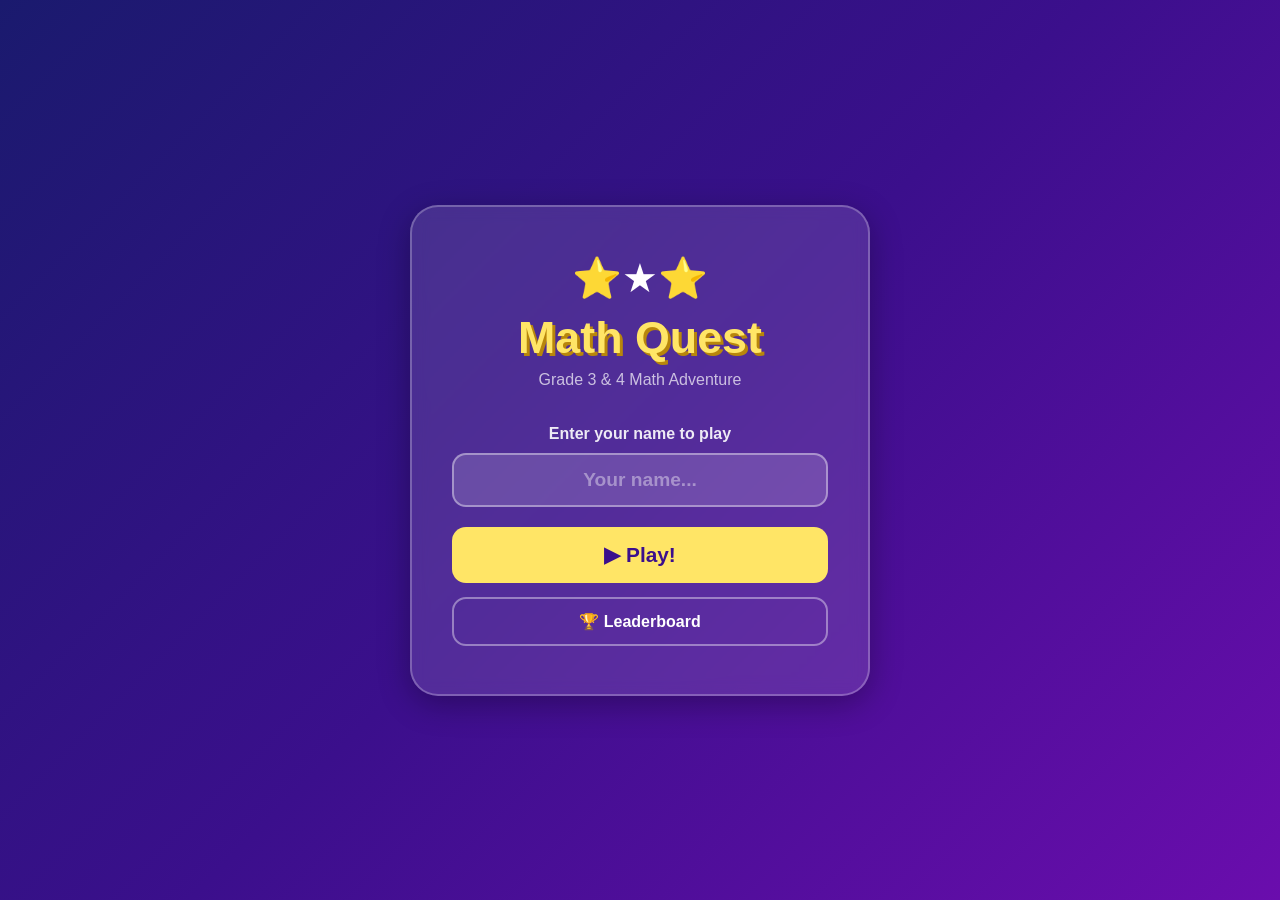
==== index.html @ cab4cd12 "Initial commit: Math Quest game for Grade 3/4 students" ====
﻿<!DOCTYPE html>
<html lang="en">
<head>
  <meta charset="UTF-8" />
  <meta name="viewport" content="width=device-width, initial-scale=1.0" />
  <title>Math Quest</title>
  <style>
    * { box-sizing: border-box; margin: 0; padding: 0; }
    body {
      font-family: "Segoe UI", sans-serif;
      background: linear-gradient(135deg, #1a1a6e, #3b0f8c, #6a0dad);
      min-height: 100vh;
      display: flex;
      flex-direction: column;
      align-items: center;
      justify-content: center;
      padding: 20px;
      color: white;
    }
    .card {
      background: rgba(255,255,255,0.12);
      border: 2px solid rgba(255,255,255,0.25);
      border-radius: 28px;
      padding: 48px 40px;
      width: 100%;
      max-width: 460px;
      text-align: center;
      backdrop-filter: blur(8px);
      box-shadow: 0 8px 32px rgba(0,0,0,0.3);
    }
    .stars { font-size: 2.5rem; margin-bottom: 10px; }
    h1 {
      font-size: 2.8rem;
      font-weight: 900;
      color: #ffe566;
      text-shadow: 3px 3px 0 #b8860b;
      margin-bottom: 8px;
    }
    .subtitle { font-size: 1rem; color: rgba(255,255,255,0.7); margin-bottom: 36px; }
    label { display: block; font-size: 1rem; font-weight: 600; margin-bottom: 10px; color: rgba(255,255,255,0.9); }
    input[type="text"] {
      width: 100%;
      background: rgba(255,255,255,0.15);
      border: 2px solid rgba(255,255,255,0.4);
      border-radius: 14px;
      color: white;
      font-size: 1.2rem;
      font-weight: 700;
      padding: 14px 20px;
      text-align: center;
      outline: none;
      margin-bottom: 20px;
    }
    input[type="text"]::placeholder { color: rgba(255,255,255,0.4); }
    input[type="text"]:focus { border-color: #ffe566; }
    .btn-play {
      width: 100%;
      background: #ffe566;
      border: none;
      border-radius: 14px;
      color: #3b0f8c;
      font-size: 1.3rem;
      font-weight: 900;
      padding: 16px;
      cursor: pointer;
      transition: transform 0.1s, background 0.15s;
      margin-bottom: 14px;
    }
    .btn-play:hover { transform: scale(1.03); background: #ffd700; }
    .btn-board {
      width: 100%;
      background: transparent;
      border: 2px solid rgba(255,255,255,0.4);
      border-radius: 14px;
      color: white;
      font-size: 1rem;
      font-weight: 700;
      padding: 13px;
      cursor: pointer;
      transition: background 0.15s, border-color 0.15s;
    }
    .btn-board:hover { background: rgba(255,255,255,0.12); border-color: white; }
    .error { color: #ff7070; font-size: 0.9rem; margin-top: -12px; margin-bottom: 14px; display: none; }
  </style>
</head>
<body>
  <div class="card">
    <div class="stars">&#11088;&#9733;&#11088;</div>
    <h1>Math Quest</h1>
    <p class="subtitle">Grade 3 &amp; 4 Math Adventure</p>
    <label for="username">Enter your name to play</label>
    <input id="username" type="text" placeholder="Your name..." maxlength="20" autocomplete="off" />
    <p class="error" id="error">Please enter your name first!</p>
    <button class="btn-play" onclick="startGame()">&#9654; Play!</button>
    <button class="btn-board" onclick="goLeaderboard()">&#127942; Leaderboard</button>
  </div>
  <script>
    document.getElementById("username").addEventListener("keydown", function(e) {
      if (e.key === "Enter") startGame();
    });

    function startGame() {
      var name = document.getElementById("username").value.trim();
      if (!name) {
        document.getElementById("error").style.display = "block";
        return;
      }
      localStorage.setItem("mathGameCurrentPlayer", name);
      window.location.href = "game.html";
    }

    function goLeaderboard() {
      window.location.href = "leaderboard.html";
    }
  </script>
</body>
</html>
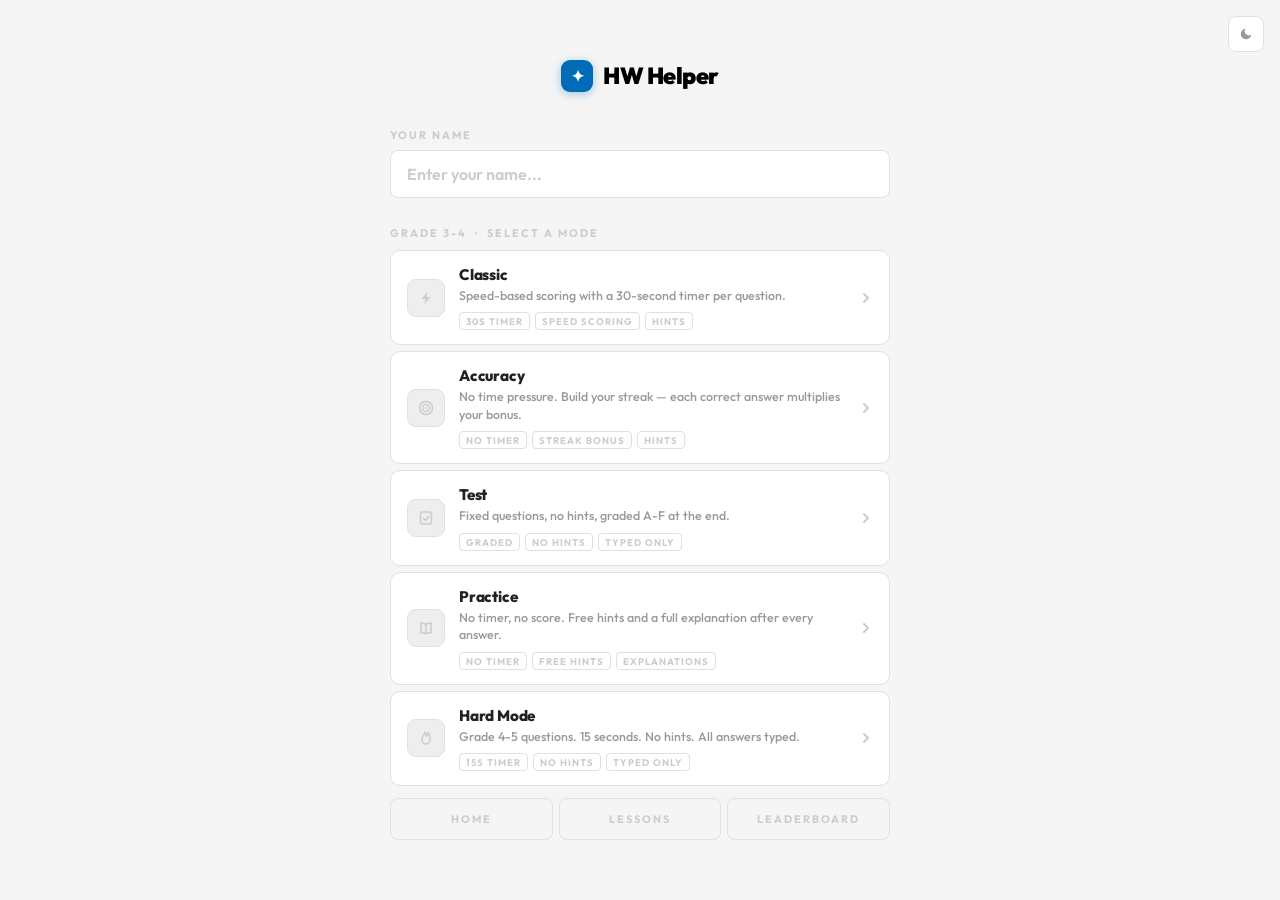
==== commit f43e56af: "Redesign UI, add homepage, and self-host Outfit font - Add home.html: landing page with hero, mode f" ====
--- a/index.html
+++ b/index.html
@@ -1,117 +1,337 @@
-﻿<!DOCTYPE html>
+<!DOCTYPE html>
 <html lang="en">
 <head>
   <meta charset="UTF-8" />
   <meta name="viewport" content="width=device-width, initial-scale=1.0" />
-  <title>Math Quest</title>
+  <title>HW Helper</title>
+  <link rel="manifest" href="manifest.json" />
+  <link rel="stylesheet" href="theme.css" />
+  <script src="theme.js"></script>
   <style>
     * { box-sizing: border-box; margin: 0; padding: 0; }
     body {
-      font-family: "Segoe UI", sans-serif;
-      background: linear-gradient(135deg, #1a1a6e, #3b0f8c, #6a0dad);
+      font-family: 'Outfit', -apple-system, BlinkMacSystemFont, "Segoe UI", sans-serif;
+      background: var(--bg);
       min-height: 100vh;
-      display: flex;
-      flex-direction: column;
-      align-items: center;
-      justify-content: center;
-      padding: 20px;
-      color: white;
-    }
-    .card {
-      background: rgba(255,255,255,0.12);
-      border: 2px solid rgba(255,255,255,0.25);
-      border-radius: 28px;
-      padding: 48px 40px;
-      width: 100%;
-      max-width: 460px;
-      text-align: center;
-      backdrop-filter: blur(8px);
-      box-shadow: 0 8px 32px rgba(0,0,0,0.3);
-    }
-    .stars { font-size: 2.5rem; margin-bottom: 10px; }
-    h1 {
-      font-size: 2.8rem;
-      font-weight: 900;
-      color: #ffe566;
-      text-shadow: 3px 3px 0 #b8860b;
-      margin-bottom: 8px;
-    }
-    .subtitle { font-size: 1rem; color: rgba(255,255,255,0.7); margin-bottom: 36px; }
-    label { display: block; font-size: 1rem; font-weight: 600; margin-bottom: 10px; color: rgba(255,255,255,0.9); }
+      display: flex; flex-direction: column; align-items: center; justify-content: center;
+      padding: 30px 20px; color: var(--text);
+    }
+    .container { width: 100%; max-width: 500px; }
+
+    /* ── Wordmark ── */
+    .wordmark {
+      display: flex; align-items: center; justify-content: center; gap: 10px;
+      margin-bottom: 36px; font-size: 1.45rem; font-weight: 900;
+      letter-spacing: -0.5px; color: var(--text); line-height: 1;
+    }
+    .wordmark-mark {
+      width: 32px; height: 32px; background: var(--blue); border-radius: 9px;
+      display: flex; align-items: center; justify-content: center;
+      color: #fff; font-size: 1rem; flex-shrink: 0; letter-spacing: 0;
+      box-shadow: 0 2px 10px rgba(0, 107, 182, 0.35);
+    }
+
+    /* ── Name input ── */
+    .name-row { margin-bottom: 28px; }
+    label {
+      display: block; font-size: 0.68rem; font-weight: 700;
+      letter-spacing: 2px; text-transform: uppercase; color: var(--text-quaternary); margin-bottom: 8px;
+    }
     input[type="text"] {
-      width: 100%;
-      background: rgba(255,255,255,0.15);
-      border: 2px solid rgba(255,255,255,0.4);
-      border-radius: 14px;
-      color: white;
-      font-size: 1.2rem;
-      font-weight: 700;
-      padding: 14px 20px;
-      text-align: center;
-      outline: none;
-      margin-bottom: 20px;
-    }
-    input[type="text"]::placeholder { color: rgba(255,255,255,0.4); }
-    input[type="text"]:focus { border-color: #ffe566; }
-    .btn-play {
-      width: 100%;
-      background: #ffe566;
-      border: none;
-      border-radius: 14px;
-      color: #3b0f8c;
-      font-size: 1.3rem;
-      font-weight: 900;
-      padding: 16px;
-      cursor: pointer;
-      transition: transform 0.1s, background 0.15s;
-      margin-bottom: 14px;
-    }
-    .btn-play:hover { transform: scale(1.03); background: #ffd700; }
-    .btn-board {
-      width: 100%;
-      background: transparent;
-      border: 2px solid rgba(255,255,255,0.4);
-      border-radius: 14px;
-      color: white;
-      font-size: 1rem;
-      font-weight: 700;
-      padding: 13px;
-      cursor: pointer;
-      transition: background 0.15s, border-color 0.15s;
-    }
-    .btn-board:hover { background: rgba(255,255,255,0.12); border-color: white; }
-    .error { color: #ff7070; font-size: 0.9rem; margin-top: -12px; margin-bottom: 14px; display: none; }
+      width: 100%; background: var(--surface); border: 1px solid var(--border);
+      border-radius: 8px; color: var(--text); font-family: inherit;
+      font-size: 1rem; font-weight: 600; padding: 13px 16px; outline: none;
+      transition: border-color 0.15s, box-shadow 0.15s;
+    }
+    input[type="text"]::placeholder { color: var(--text-quaternary); }
+    input[type="text"]:focus {
+      border-color: var(--accent);
+      box-shadow: 0 0 0 3px var(--accent-muted);
+    }
+    .error { color: var(--text-tertiary); font-size: 0.75rem; margin-top: 8px; display: none; }
+
+    /* ── Section label ── */
+    .section-label {
+      font-size: 0.68rem; font-weight: 700; letter-spacing: 2px;
+      text-transform: uppercase; color: var(--text-quaternary); margin-bottom: 10px;
+    }
+
+    /* ── Mode cards ── */
+    .modes { display: flex; flex-direction: column; gap: 6px; margin-bottom: 12px; }
+    .mode-card {
+      background: var(--surface); border: 1px solid var(--border); border-radius: 10px;
+      padding: 14px 16px; cursor: pointer; display: flex; align-items: center; gap: 14px;
+      transition: border-color 0.12s, background 0.12s, box-shadow 0.12s, transform 0.08s;
+    }
+    .mode-card:hover { border-color: var(--text-quaternary); background: var(--surface-raised); }
+    .mode-card:active { transform: scale(0.99); }
+    .mode-card.active {
+      border-color: var(--accent); background: var(--accent-muted);
+      box-shadow: inset 3px 0 0 var(--accent);
+    }
+
+    /* ── Mode icon ── */
+    .mode-icon {
+      width: 38px; height: 38px; background: var(--surface-raised); border: 1px solid var(--border);
+      border-radius: 9px; display: flex; align-items: center; justify-content: center;
+      color: var(--text-quaternary); flex-shrink: 0;
+      transition: background 0.12s, border-color 0.12s, color 0.12s;
+    }
+    .mode-card:hover .mode-icon { color: var(--text-tertiary); border-color: var(--text-quaternary); }
+    .mode-card.active .mode-icon { background: var(--accent-muted); border-color: var(--accent); color: var(--accent); }
+
+    /* ── Mode info ── */
+    .mode-info { flex: 1; min-width: 0; }
+    .mode-name { font-size: 0.95rem; font-weight: 800; color: var(--text-dim); margin-bottom: 3px; letter-spacing: -0.2px; }
+    .mode-card:hover .mode-name { color: var(--text); }
+    .mode-card.active .mode-name { color: var(--accent); }
+    .mode-desc { font-size: 0.78rem; color: var(--text-tertiary); font-weight: 500; line-height: 1.4; }
+    .mode-tags { display: flex; gap: 5px; flex-wrap: wrap; margin-top: 8px; }
+    .tag {
+      font-size: 0.6rem; font-weight: 700; letter-spacing: 1px;
+      text-transform: uppercase; color: var(--text-quaternary); border: 1px solid var(--border);
+      border-radius: 4px; padding: 2px 6px;
+    }
+
+    /* ── Arrow chevron ── */
+    .arrow { color: var(--text-quaternary); flex-shrink: 0; display: flex; transition: color 0.12s; }
+    .mode-card:hover .arrow { color: var(--text-tertiary); }
+    .mode-card.active .arrow { color: var(--accent); }
+
+    /* ── Card entrance animation ── */
+    .mode-card { animation: cardEnter 0.35s ease both; }
+    .mode-card:nth-child(1) { animation-delay: 0.04s; }
+    .mode-card:nth-child(2) { animation-delay: 0.09s; }
+    .mode-card:nth-child(3) { animation-delay: 0.14s; }
+    .mode-card:nth-child(4) { animation-delay: 0.19s; }
+    .mode-card:nth-child(5) { animation-delay: 0.24s; }
+    @keyframes cardEnter {
+      from { opacity: 0; transform: translateY(8px); }
+      to   { opacity: 1; transform: translateY(0); }
+    }
+    @media (prefers-reduced-motion: reduce) {
+      .mode-card { animation: none; }
+    }
+
+    /* ── Count picker ── */
+    #count-panel { display: none; margin-bottom: 12px; animation: fadeSlide 0.18s ease; }
+    @keyframes fadeSlide {
+      from { opacity: 0; transform: translateY(-6px); }
+      to   { opacity: 1; transform: translateY(0); }
+    }
+    .count-grid { display: grid; grid-template-columns: repeat(4, 1fr); gap: 6px; }
+    .count-grid.three-col { grid-template-columns: repeat(3, 1fr); }
+    .count-btn {
+      background: var(--surface); border: 1px solid var(--border); border-radius: 10px;
+      color: var(--text-dim); font-family: inherit; font-size: 1.05rem; font-weight: 800;
+      padding: 16px 8px; cursor: pointer; text-align: center; letter-spacing: -0.3px;
+      transition: border-color 0.12s, background 0.12s, transform 0.08s, color 0.12s;
+    }
+    .count-btn:hover { border-color: var(--accent); color: var(--text); background: var(--accent-muted); }
+    .count-btn:active { transform: scale(0.97); }
+
+    /* ── Bottom nav ── */
+    .btn-leaderboard {
+      width: 100%; background: transparent; border: 1px solid var(--border);
+      border-radius: 8px; color: var(--text-quaternary); font-family: inherit;
+      font-size: 0.68rem; font-weight: 700; letter-spacing: 2px;
+      text-transform: uppercase; padding: 13px; cursor: pointer;
+      transition: border-color 0.12s, color 0.12s, background 0.12s;
+    }
+    .btn-leaderboard:hover { border-color: var(--blue); color: var(--blue); background: var(--blue-muted); }
   </style>
 </head>
 <body>
-  <div class="card">
-    <div class="stars">&#11088;&#9733;&#11088;</div>
-    <h1>Math Quest</h1>
-    <p class="subtitle">Grade 3 &amp; 4 Math Adventure</p>
-    <label for="username">Enter your name to play</label>
-    <input id="username" type="text" placeholder="Your name..." maxlength="20" autocomplete="off" />
-    <p class="error" id="error">Please enter your name first!</p>
-    <button class="btn-play" onclick="startGame()">&#9654; Play!</button>
-    <button class="btn-board" onclick="goLeaderboard()">&#127942; Leaderboard</button>
+  <div class="container">
+    <div class="wordmark">
+      <div class="wordmark-mark">✦</div>
+      HW Helper
+    </div>
+
+    <div class="name-row">
+      <label for="username">Your name</label>
+      <input id="username" type="text" placeholder="Enter your name..." maxlength="20" autocomplete="off" />
+      <p class="error" id="error">Enter your name first.</p>
+    </div>
+
+    <p class="section-label">Grade 3-4 &nbsp;·&nbsp; Select a mode</p>
+    <div class="modes" id="modes">
+
+      <div class="mode-card" onclick="selectMode('classic', this)">
+        <div class="mode-icon" aria-hidden="true">
+          <svg width="16" height="16" viewBox="0 0 16 16" fill="currentColor">
+            <path d="M9.5 1.5L3.5 9H7.5L6 14.5L12.5 7H8.5L9.5 1.5Z"/>
+          </svg>
+        </div>
+        <div class="mode-info">
+          <div class="mode-name">Classic</div>
+          <div class="mode-desc">Speed-based scoring with a 30-second timer per question.</div>
+          <div class="mode-tags">
+            <span class="tag">30s timer</span>
+            <span class="tag">speed scoring</span>
+            <span class="tag">hints</span>
+          </div>
+        </div>
+        <div class="arrow" aria-hidden="true">
+          <svg width="14" height="14" viewBox="0 0 14 14" fill="none" stroke="currentColor" stroke-width="2" stroke-linecap="round" stroke-linejoin="round">
+            <path d="M5 3L9 7L5 11"/>
+          </svg>
+        </div>
+      </div>
+
+      <div class="mode-card" onclick="selectMode('accuracy', this)">
+        <div class="mode-icon" aria-hidden="true">
+          <svg width="16" height="16" viewBox="0 0 16 16" fill="none" stroke="currentColor" stroke-width="1.5">
+            <circle cx="8" cy="8" r="6.5"/>
+            <circle cx="8" cy="8" r="3.5"/>
+            <circle cx="8" cy="8" r="1" fill="currentColor" stroke="none"/>
+          </svg>
+        </div>
+        <div class="mode-info">
+          <div class="mode-name">Accuracy</div>
+          <div class="mode-desc">No time pressure. Build your streak — each correct answer multiplies your bonus.</div>
+          <div class="mode-tags">
+            <span class="tag">no timer</span>
+            <span class="tag">streak bonus</span>
+            <span class="tag">hints</span>
+          </div>
+        </div>
+        <div class="arrow" aria-hidden="true">
+          <svg width="14" height="14" viewBox="0 0 14 14" fill="none" stroke="currentColor" stroke-width="2" stroke-linecap="round" stroke-linejoin="round">
+            <path d="M5 3L9 7L5 11"/>
+          </svg>
+        </div>
+      </div>
+
+      <div class="mode-card" onclick="selectMode('test', this)">
+        <div class="mode-icon" aria-hidden="true">
+          <svg width="16" height="16" viewBox="0 0 16 16" fill="none" stroke="currentColor" stroke-width="1.5">
+            <rect x="2.5" y="2" width="11" height="12" rx="2"/>
+            <path d="M5.5 8.5L7.5 10.5L11 6.5" stroke-linecap="round" stroke-linejoin="round"/>
+          </svg>
+        </div>
+        <div class="mode-info">
+          <div class="mode-name">Test</div>
+          <div class="mode-desc">Fixed questions, no hints, graded A-F at the end.</div>
+          <div class="mode-tags">
+            <span class="tag">graded</span>
+            <span class="tag">no hints</span>
+            <span class="tag">typed only</span>
+          </div>
+        </div>
+        <div class="arrow" aria-hidden="true">
+          <svg width="14" height="14" viewBox="0 0 14 14" fill="none" stroke="currentColor" stroke-width="2" stroke-linecap="round" stroke-linejoin="round">
+            <path d="M5 3L9 7L5 11"/>
+          </svg>
+        </div>
+      </div>
+
+      <div class="mode-card" onclick="selectMode('practice', this)">
+        <div class="mode-icon" aria-hidden="true">
+          <svg width="16" height="16" viewBox="0 0 16 16" fill="none" stroke="currentColor" stroke-width="1.5">
+            <path d="M8 13.5V4" stroke-linecap="round"/>
+            <path d="M8 4L3 3V12.5L8 13.5" stroke-linecap="round" stroke-linejoin="round"/>
+            <path d="M8 4L13 3V12.5L8 13.5" stroke-linecap="round" stroke-linejoin="round"/>
+          </svg>
+        </div>
+        <div class="mode-info">
+          <div class="mode-name">Practice</div>
+          <div class="mode-desc">No timer, no score. Free hints and a full explanation after every answer.</div>
+          <div class="mode-tags">
+            <span class="tag">no timer</span>
+            <span class="tag">free hints</span>
+            <span class="tag">explanations</span>
+          </div>
+        </div>
+        <div class="arrow" aria-hidden="true">
+          <svg width="14" height="14" viewBox="0 0 14 14" fill="none" stroke="currentColor" stroke-width="2" stroke-linecap="round" stroke-linejoin="round">
+            <path d="M5 3L9 7L5 11"/>
+          </svg>
+        </div>
+      </div>
+
+      <div class="mode-card" onclick="selectMode('hard', this)">
+        <div class="mode-icon" aria-hidden="true">
+          <svg width="16" height="16" viewBox="0 0 16 16" fill="none" stroke="currentColor" stroke-width="1.5">
+            <path d="M8 14C5.5 14 4 11.5 4 9C4 6.5 7 4 7 2C7.5 3.5 8.5 5 8.5 6.5C9 5 10 3.5 10 2.5C12 4.5 12 7 12 9C12 11.5 10.5 14 8 14Z" stroke-linecap="round" stroke-linejoin="round"/>
+          </svg>
+        </div>
+        <div class="mode-info">
+          <div class="mode-name">Hard Mode</div>
+          <div class="mode-desc">Grade 4-5 questions. 15 seconds. No hints. All answers typed.</div>
+          <div class="mode-tags">
+            <span class="tag">15s timer</span>
+            <span class="tag">no hints</span>
+            <span class="tag">typed only</span>
+          </div>
+        </div>
+        <div class="arrow" aria-hidden="true">
+          <svg width="14" height="14" viewBox="0 0 14 14" fill="none" stroke="currentColor" stroke-width="2" stroke-linecap="round" stroke-linejoin="round">
+            <path d="M5 3L9 7L5 11"/>
+          </svg>
+        </div>
+      </div>
+
+    </div>
+
+    <div id="count-panel">
+      <p class="section-label">How many questions?</p>
+      <div class="count-grid" id="count-grid">
+        <button class="count-btn" onclick="start(10)">10</button>
+        <button class="count-btn" onclick="start(20)">20</button>
+        <button class="count-btn" onclick="start(30)">30</button>
+        <button class="count-btn" id="unlimited-btn" onclick="start(0)">&#x221e;</button>
+      </div>
+    </div>
+
+    <div style="display:flex; gap:6px; margin-top:0">
+      <button class="btn-leaderboard" style="flex:1" onclick="location.href='home.html'">Home</button>
+      <button class="btn-leaderboard" style="flex:1" onclick="location.href='lessons.html'">Lessons</button>
+      <button class="btn-leaderboard" style="flex:1" onclick="location.href='leaderboard.html'">Leaderboard</button>
+    </div>
   </div>
+
   <script>
-    document.getElementById("username").addEventListener("keydown", function(e) {
-      if (e.key === "Enter") startGame();
-    });
-
-    function startGame() {
+    var selectedMode = null;
+
+    function selectMode(mode, card) {
       var name = document.getElementById("username").value.trim();
       if (!name) {
         document.getElementById("error").style.display = "block";
+        document.getElementById("username").focus();
         return;
       }
-      localStorage.setItem("mathGameCurrentPlayer", name);
+      document.getElementById("error").style.display = "none";
+      selectedMode = mode;
+
+      document.querySelectorAll(".mode-card").forEach(function(c) { c.classList.remove("active"); });
+      card.classList.add("active");
+
+      var unlimitedBtn = document.getElementById("unlimited-btn");
+      var grid = document.getElementById("count-grid");
+      if (mode === "test") {
+        unlimitedBtn.style.display = "none";
+        grid.className = "count-grid three-col";
+      } else {
+        unlimitedBtn.style.display = "";
+        grid.className = "count-grid";
+      }
+
+      var panel = document.getElementById("count-panel");
+      panel.style.display = "block";
+      panel.scrollIntoView({ behavior: "smooth", block: "nearest" });
+    }
+
+    function start(count) {
+      localStorage.setItem("mathGameCurrentPlayer", document.getElementById("username").value.trim());
+      localStorage.setItem("mathGameMode", selectedMode);
+      localStorage.setItem("mathGameQuestionCount", count);
       window.location.href = "game.html";
     }
 
-    function goLeaderboard() {
-      window.location.href = "leaderboard.html";
-    }
+    document.getElementById("username").addEventListener("keydown", function(e) {
+      if (e.key === "Enter") document.querySelector(".mode-card").click();
+    });
   </script>
 </body>
 </html>
--- a/theme.css
+++ b/theme.css
@@ -0,0 +1,86 @@
+/* ── Self-hosted Outfit font (cached by service worker) ─────────────────── */
+@font-face {
+  font-family: 'Outfit';
+  font-style: normal;
+  font-weight: 400 900;
+  font-display: swap;
+  src: url('./fonts/outfit-latin-ext.woff2') format('woff2');
+  unicode-range: U+0100-02BA, U+02BD-02C5, U+02C7-02CC, U+02CE-02D7, U+02DD-02FF, U+0304, U+0308, U+0329, U+1D00-1DBF, U+1E00-1E9F, U+1EF2-1EFF, U+2020, U+20A0-20AB, U+20AD-20C0, U+2113, U+2C60-2C7F, U+A720-A7FF;
+}
+@font-face {
+  font-family: 'Outfit';
+  font-style: normal;
+  font-weight: 400 900;
+  font-display: swap;
+  src: url('./fonts/outfit-latin.woff2') format('woff2');
+  unicode-range: U+0000-00FF, U+0131, U+0152-0153, U+02BB-02BC, U+02C6, U+02DA, U+02DC, U+0304, U+0308, U+0329, U+2000-206F, U+20AC, U+2122, U+2191, U+2193, U+2212, U+2215, U+FEFF, U+FFFD;
+}
+
+/* ── CSS variables — dark is default ───────────────────────────────────── */
+:root {
+  --bg:              #0a0a0a;
+  --surface:         #111111;
+  --surface-raised:  #161616;
+  --border:          #1e1e1e;
+  --text:            #ffffff;
+  --text-dim:        #cccccc;
+  --text-secondary:  #888888;
+  --text-tertiary:   #444444;
+  --text-quaternary: #2a2a2a;
+  --accent:          #F58426;
+  --accent-text:     #000000;
+  --accent-hover:    #E07020;
+  --accent-muted:    rgba(245, 132, 38, 0.10);
+  --blue:            #006BB6;
+  --blue-muted:      rgba(0, 107, 182, 0.12);
+}
+
+[data-theme="light"] {
+  --bg:              #f5f5f5;
+  --surface:         #ffffff;
+  --surface-raised:  #eeeeee;
+  --border:          #e0e0e0;
+  --text:            #000000;
+  --text-dim:        #222222;
+  --text-secondary:  #555555;
+  --text-tertiary:   #999999;
+  --text-quaternary: #cccccc;
+  --accent:          #B84D10;
+  --accent-text:     #ffffff;
+  --accent-hover:    #9A3D08;
+  --accent-muted:    rgba(184, 77, 16, 0.08);
+  --blue:            #006BB6;
+  --blue-muted:      rgba(0, 107, 182, 0.10);
+}
+
+/* ── Force form elements to inherit the page font ───────────────────────── */
+button, input, textarea, select { font-family: inherit; }
+
+/* ── Smooth theme transitions ───────────────────────────────────────────── */
+*, *::before, *::after {
+  transition: background-color 0.2s ease, color 0.2s ease, border-color 0.2s ease;
+}
+
+/* ── Theme toggle button (fixed, injected by theme.js) ──────────────────── */
+#theme-toggle {
+  position: fixed;
+  top: 16px;
+  right: 16px;
+  background: var(--surface);
+  border: 1px solid var(--border);
+  border-radius: 8px;
+  color: var(--text-tertiary);
+  width: 36px;
+  height: 36px;
+  cursor: pointer;
+  z-index: 100;
+  display: flex;
+  align-items: center;
+  justify-content: center;
+  padding: 0;
+  flex-shrink: 0;
+}
+#theme-toggle:hover {
+  border-color: var(--text-secondary);
+  color: var(--text);
+}
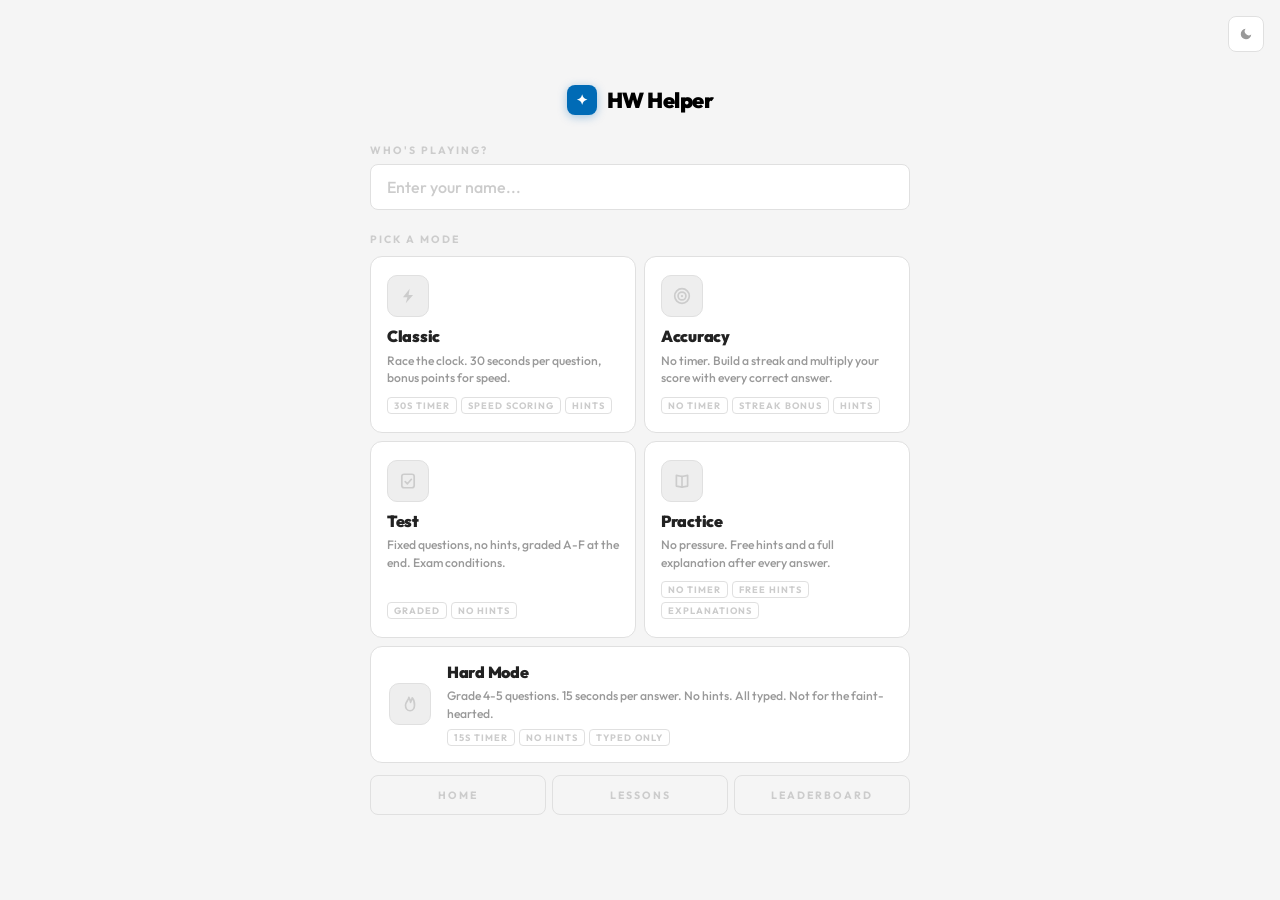
==== commit 9c224a44: "Redesign index.html as game menu screen 2-column tile grid for mode cards, Hard Mode spans full widt" ====
--- a/index.html
+++ b/index.html
@@ -11,107 +11,124 @@
     * { box-sizing: border-box; margin: 0; padding: 0; }
     body {
       font-family: 'Outfit', -apple-system, BlinkMacSystemFont, "Segoe UI", sans-serif;
-      background: var(--bg);
-      min-height: 100vh;
+      background: var(--bg); min-height: 100vh;
       display: flex; flex-direction: column; align-items: center; justify-content: center;
-      padding: 30px 20px; color: var(--text);
-    }
-    .container { width: 100%; max-width: 500px; }
+      padding: 28px 20px; color: var(--text);
+    }
+    .container { width: 100%; max-width: 540px; }
 
     /* ── Wordmark ── */
     .wordmark {
       display: flex; align-items: center; justify-content: center; gap: 10px;
-      margin-bottom: 36px; font-size: 1.45rem; font-weight: 900;
+      margin-bottom: 28px; font-size: 1.35rem; font-weight: 900;
       letter-spacing: -0.5px; color: var(--text); line-height: 1;
     }
     .wordmark-mark {
-      width: 32px; height: 32px; background: var(--blue); border-radius: 9px;
+      width: 30px; height: 30px; background: var(--blue); border-radius: 8px;
       display: flex; align-items: center; justify-content: center;
-      color: #fff; font-size: 1rem; flex-shrink: 0; letter-spacing: 0;
+      color: #fff; font-size: 0.9rem; flex-shrink: 0; letter-spacing: 0;
       box-shadow: 0 2px 10px rgba(0, 107, 182, 0.35);
     }
 
-    /* ── Name input ── */
-    .name-row { margin-bottom: 28px; }
-    label {
-      display: block; font-size: 0.68rem; font-weight: 700;
-      letter-spacing: 2px; text-transform: uppercase; color: var(--text-quaternary); margin-bottom: 8px;
-    }
+    /* ── Player row ── */
+    .player-row { margin-bottom: 22px; }
+    .player-label {
+      font-size: 0.66rem; font-weight: 700; letter-spacing: 2px;
+      text-transform: uppercase; color: var(--text-quaternary); margin-bottom: 7px;
+      display: block;
+    }
+    .player-input-wrap { position: relative; }
     input[type="text"] {
       width: 100%; background: var(--surface); border: 1px solid var(--border);
       border-radius: 8px; color: var(--text); font-family: inherit;
-      font-size: 1rem; font-weight: 600; padding: 13px 16px; outline: none;
+      font-size: 1rem; font-weight: 700; padding: 12px 16px; outline: none;
       transition: border-color 0.15s, box-shadow 0.15s;
     }
-    input[type="text"]::placeholder { color: var(--text-quaternary); }
-    input[type="text"]:focus {
-      border-color: var(--accent);
-      box-shadow: 0 0 0 3px var(--accent-muted);
-    }
-    .error { color: var(--text-tertiary); font-size: 0.75rem; margin-top: 8px; display: none; }
+    input[type="text"]::placeholder { color: var(--text-quaternary); font-weight: 500; }
+    input[type="text"]:focus { border-color: var(--accent); box-shadow: 0 0 0 3px var(--accent-muted); }
+    .error { color: var(--text-tertiary); font-size: 0.75rem; margin-top: 6px; display: none; }
 
     /* ── Section label ── */
     .section-label {
-      font-size: 0.68rem; font-weight: 700; letter-spacing: 2px;
+      font-size: 0.66rem; font-weight: 700; letter-spacing: 2px;
       text-transform: uppercase; color: var(--text-quaternary); margin-bottom: 10px;
     }
 
-    /* ── Mode cards ── */
-    .modes { display: flex; flex-direction: column; gap: 6px; margin-bottom: 12px; }
+    /* ── Mode grid ── */
+    .modes {
+      display: grid;
+      grid-template-columns: 1fr 1fr;
+      gap: 8px;
+      margin-bottom: 12px;
+    }
+
+    /* Tile base */
     .mode-card {
-      background: var(--surface); border: 1px solid var(--border); border-radius: 10px;
-      padding: 14px 16px; cursor: pointer; display: flex; align-items: center; gap: 14px;
+      background: var(--surface); border: 1px solid var(--border); border-radius: 12px;
+      padding: 18px 16px; cursor: pointer;
+      display: flex; flex-direction: column; gap: 10px;
+      min-height: 148px;
+      animation: cardEnter 0.35s ease both;
       transition: border-color 0.12s, background 0.12s, box-shadow 0.12s, transform 0.08s;
     }
     .mode-card:hover { border-color: var(--text-quaternary); background: var(--surface-raised); }
-    .mode-card:active { transform: scale(0.99); }
+    .mode-card:active { transform: scale(0.98); }
     .mode-card.active {
       border-color: var(--accent); background: var(--accent-muted);
       box-shadow: inset 3px 0 0 var(--accent);
     }
 
-    /* ── Mode icon ── */
-    .mode-icon {
-      width: 38px; height: 38px; background: var(--surface-raised); border: 1px solid var(--border);
-      border-radius: 9px; display: flex; align-items: center; justify-content: center;
-      color: var(--text-quaternary); flex-shrink: 0;
-      transition: background 0.12s, border-color 0.12s, color 0.12s;
-    }
-    .mode-card:hover .mode-icon { color: var(--text-tertiary); border-color: var(--text-quaternary); }
-    .mode-card.active .mode-icon { background: var(--accent-muted); border-color: var(--accent); color: var(--accent); }
-
-    /* ── Mode info ── */
-    .mode-info { flex: 1; min-width: 0; }
-    .mode-name { font-size: 0.95rem; font-weight: 800; color: var(--text-dim); margin-bottom: 3px; letter-spacing: -0.2px; }
-    .mode-card:hover .mode-name { color: var(--text); }
-    .mode-card.active .mode-name { color: var(--accent); }
-    .mode-desc { font-size: 0.78rem; color: var(--text-tertiary); font-weight: 500; line-height: 1.4; }
-    .mode-tags { display: flex; gap: 5px; flex-wrap: wrap; margin-top: 8px; }
-    .tag {
-      font-size: 0.6rem; font-weight: 700; letter-spacing: 1px;
-      text-transform: uppercase; color: var(--text-quaternary); border: 1px solid var(--border);
-      border-radius: 4px; padding: 2px 6px;
-    }
-
-    /* ── Arrow chevron ── */
-    .arrow { color: var(--text-quaternary); flex-shrink: 0; display: flex; transition: color 0.12s; }
-    .mode-card:hover .arrow { color: var(--text-tertiary); }
-    .mode-card.active .arrow { color: var(--accent); }
-
-    /* ── Card entrance animation ── */
-    .mode-card { animation: cardEnter 0.35s ease both; }
+    /* Hard Mode: full-width banner, horizontal layout */
+    .mode-card:nth-child(5) {
+      grid-column: span 2;
+      flex-direction: row;
+      align-items: center;
+      min-height: auto;
+      padding: 16px 18px;
+      gap: 16px;
+    }
+
+    /* Animation delays */
     .mode-card:nth-child(1) { animation-delay: 0.04s; }
-    .mode-card:nth-child(2) { animation-delay: 0.09s; }
-    .mode-card:nth-child(3) { animation-delay: 0.14s; }
-    .mode-card:nth-child(4) { animation-delay: 0.19s; }
-    .mode-card:nth-child(5) { animation-delay: 0.24s; }
+    .mode-card:nth-child(2) { animation-delay: 0.08s; }
+    .mode-card:nth-child(3) { animation-delay: 0.13s; }
+    .mode-card:nth-child(4) { animation-delay: 0.18s; }
+    .mode-card:nth-child(5) { animation-delay: 0.23s; }
     @keyframes cardEnter {
       from { opacity: 0; transform: translateY(8px); }
       to   { opacity: 1; transform: translateY(0); }
     }
-    @media (prefers-reduced-motion: reduce) {
-      .mode-card { animation: none; }
-    }
+    @media (prefers-reduced-motion: reduce) { .mode-card { animation: none; } }
+
+    /* ── Mode icon ── */
+    .mode-icon {
+      width: 42px; height: 42px; flex-shrink: 0;
+      background: var(--surface-raised); border: 1px solid var(--border);
+      border-radius: 10px; display: flex; align-items: center; justify-content: center;
+      color: var(--text-quaternary);
+      transition: background 0.12s, border-color 0.12s, color 0.12s;
+    }
+    .mode-card:hover .mode-icon { color: var(--text-tertiary); border-color: var(--text-quaternary); }
+    .mode-card.active .mode-icon { background: var(--accent-muted); border-color: var(--accent); color: var(--accent); }
+
+    /* ── Mode info ── */
+    .mode-info { flex: 1; display: flex; flex-direction: column; min-width: 0; }
+    .mode-name {
+      font-size: 1rem; font-weight: 900; color: var(--text-dim);
+      letter-spacing: -0.3px; line-height: 1.2; margin-bottom: 5px;
+    }
+    .mode-card:hover .mode-name { color: var(--text); }
+    .mode-card.active .mode-name { color: var(--accent); }
+    .mode-desc { font-size: 0.76rem; color: var(--text-tertiary); font-weight: 500; line-height: 1.45; flex: 1; }
+    .mode-tags { display: flex; gap: 4px; flex-wrap: wrap; padding-top: 10px; margin-top: auto; }
+    .tag {
+      font-size: 0.58rem; font-weight: 700; letter-spacing: 1px;
+      text-transform: uppercase; color: var(--text-quaternary);
+      border: 1px solid var(--border); border-radius: 4px; padding: 2px 6px;
+    }
+
+    /* Hard Mode: tags inline beside name */
+    .mode-card:nth-child(5) .mode-tags { padding-top: 0; margin-top: 6px; }
 
     /* ── Count picker ── */
     #count-panel { display: none; margin-bottom: 12px; animation: fadeSlide 0.18s ease; }
@@ -123,7 +140,7 @@
     .count-grid.three-col { grid-template-columns: repeat(3, 1fr); }
     .count-btn {
       background: var(--surface); border: 1px solid var(--border); border-radius: 10px;
-      color: var(--text-dim); font-family: inherit; font-size: 1.05rem; font-weight: 800;
+      color: var(--text-dim); font-family: inherit; font-size: 1.1rem; font-weight: 800;
       padding: 16px 8px; cursor: pointer; text-align: center; letter-spacing: -0.3px;
       transition: border-color 0.12s, background 0.12s, transform 0.08s, color 0.12s;
     }
@@ -131,57 +148,57 @@
     .count-btn:active { transform: scale(0.97); }
 
     /* ── Bottom nav ── */
-    .btn-leaderboard {
-      width: 100%; background: transparent; border: 1px solid var(--border);
+    .nav-row { display: flex; gap: 6px; }
+    .btn-nav {
+      flex: 1; background: transparent; border: 1px solid var(--border);
       border-radius: 8px; color: var(--text-quaternary); font-family: inherit;
-      font-size: 0.68rem; font-weight: 700; letter-spacing: 2px;
-      text-transform: uppercase; padding: 13px; cursor: pointer;
+      font-size: 0.66rem; font-weight: 700; letter-spacing: 2px;
+      text-transform: uppercase; padding: 12px 8px; cursor: pointer;
       transition: border-color 0.12s, color 0.12s, background 0.12s;
     }
-    .btn-leaderboard:hover { border-color: var(--blue); color: var(--blue); background: var(--blue-muted); }
+    .btn-nav:hover { border-color: var(--blue); color: var(--blue); background: var(--blue-muted); }
   </style>
 </head>
 <body>
   <div class="container">
+
     <div class="wordmark">
       <div class="wordmark-mark">✦</div>
       HW Helper
     </div>
 
-    <div class="name-row">
-      <label for="username">Your name</label>
+    <div class="player-row">
+      <label class="player-label" for="username">Who's playing?</label>
       <input id="username" type="text" placeholder="Enter your name..." maxlength="20" autocomplete="off" />
       <p class="error" id="error">Enter your name first.</p>
     </div>
 
-    <p class="section-label">Grade 3-4 &nbsp;·&nbsp; Select a mode</p>
+    <p class="section-label">Pick a mode</p>
+
     <div class="modes" id="modes">
 
+      <!-- Classic -->
       <div class="mode-card" onclick="selectMode('classic', this)">
         <div class="mode-icon" aria-hidden="true">
-          <svg width="16" height="16" viewBox="0 0 16 16" fill="currentColor">
+          <svg width="18" height="18" viewBox="0 0 16 16" fill="currentColor">
             <path d="M9.5 1.5L3.5 9H7.5L6 14.5L12.5 7H8.5L9.5 1.5Z"/>
           </svg>
         </div>
         <div class="mode-info">
           <div class="mode-name">Classic</div>
-          <div class="mode-desc">Speed-based scoring with a 30-second timer per question.</div>
+          <div class="mode-desc">Race the clock. 30 seconds per question, bonus points for speed.</div>
           <div class="mode-tags">
             <span class="tag">30s timer</span>
             <span class="tag">speed scoring</span>
             <span class="tag">hints</span>
           </div>
         </div>
-        <div class="arrow" aria-hidden="true">
-          <svg width="14" height="14" viewBox="0 0 14 14" fill="none" stroke="currentColor" stroke-width="2" stroke-linecap="round" stroke-linejoin="round">
-            <path d="M5 3L9 7L5 11"/>
-          </svg>
-        </div>
-      </div>
-
+      </div>
+
+      <!-- Accuracy -->
       <div class="mode-card" onclick="selectMode('accuracy', this)">
         <div class="mode-icon" aria-hidden="true">
-          <svg width="16" height="16" viewBox="0 0 16 16" fill="none" stroke="currentColor" stroke-width="1.5">
+          <svg width="18" height="18" viewBox="0 0 16 16" fill="none" stroke="currentColor" stroke-width="1.5">
             <circle cx="8" cy="8" r="6.5"/>
             <circle cx="8" cy="8" r="3.5"/>
             <circle cx="8" cy="8" r="1" fill="currentColor" stroke="none"/>
@@ -189,46 +206,37 @@
         </div>
         <div class="mode-info">
           <div class="mode-name">Accuracy</div>
-          <div class="mode-desc">No time pressure. Build your streak — each correct answer multiplies your bonus.</div>
+          <div class="mode-desc">No timer. Build a streak and multiply your score with every correct answer.</div>
           <div class="mode-tags">
             <span class="tag">no timer</span>
             <span class="tag">streak bonus</span>
             <span class="tag">hints</span>
           </div>
         </div>
-        <div class="arrow" aria-hidden="true">
-          <svg width="14" height="14" viewBox="0 0 14 14" fill="none" stroke="currentColor" stroke-width="2" stroke-linecap="round" stroke-linejoin="round">
-            <path d="M5 3L9 7L5 11"/>
-          </svg>
-        </div>
-      </div>
-
+      </div>
+
+      <!-- Test -->
       <div class="mode-card" onclick="selectMode('test', this)">
         <div class="mode-icon" aria-hidden="true">
-          <svg width="16" height="16" viewBox="0 0 16 16" fill="none" stroke="currentColor" stroke-width="1.5">
+          <svg width="18" height="18" viewBox="0 0 16 16" fill="none" stroke="currentColor" stroke-width="1.5">
             <rect x="2.5" y="2" width="11" height="12" rx="2"/>
             <path d="M5.5 8.5L7.5 10.5L11 6.5" stroke-linecap="round" stroke-linejoin="round"/>
           </svg>
         </div>
         <div class="mode-info">
           <div class="mode-name">Test</div>
-          <div class="mode-desc">Fixed questions, no hints, graded A-F at the end.</div>
+          <div class="mode-desc">Fixed questions, no hints, graded A-F at the end. Exam conditions.</div>
           <div class="mode-tags">
             <span class="tag">graded</span>
             <span class="tag">no hints</span>
-            <span class="tag">typed only</span>
-          </div>
-        </div>
-        <div class="arrow" aria-hidden="true">
-          <svg width="14" height="14" viewBox="0 0 14 14" fill="none" stroke="currentColor" stroke-width="2" stroke-linecap="round" stroke-linejoin="round">
-            <path d="M5 3L9 7L5 11"/>
-          </svg>
-        </div>
-      </div>
-
+          </div>
+        </div>
+      </div>
+
+      <!-- Practice -->
       <div class="mode-card" onclick="selectMode('practice', this)">
         <div class="mode-icon" aria-hidden="true">
-          <svg width="16" height="16" viewBox="0 0 16 16" fill="none" stroke="currentColor" stroke-width="1.5">
+          <svg width="18" height="18" viewBox="0 0 16 16" fill="none" stroke="currentColor" stroke-width="1.5">
             <path d="M8 13.5V4" stroke-linecap="round"/>
             <path d="M8 4L3 3V12.5L8 13.5" stroke-linecap="round" stroke-linejoin="round"/>
             <path d="M8 4L13 3V12.5L8 13.5" stroke-linecap="round" stroke-linejoin="round"/>
@@ -236,39 +244,30 @@
         </div>
         <div class="mode-info">
           <div class="mode-name">Practice</div>
-          <div class="mode-desc">No timer, no score. Free hints and a full explanation after every answer.</div>
+          <div class="mode-desc">No pressure. Free hints and a full explanation after every answer.</div>
           <div class="mode-tags">
             <span class="tag">no timer</span>
             <span class="tag">free hints</span>
             <span class="tag">explanations</span>
           </div>
         </div>
-        <div class="arrow" aria-hidden="true">
-          <svg width="14" height="14" viewBox="0 0 14 14" fill="none" stroke="currentColor" stroke-width="2" stroke-linecap="round" stroke-linejoin="round">
-            <path d="M5 3L9 7L5 11"/>
-          </svg>
-        </div>
-      </div>
-
+      </div>
+
+      <!-- Hard Mode: spans full width -->
       <div class="mode-card" onclick="selectMode('hard', this)">
         <div class="mode-icon" aria-hidden="true">
-          <svg width="16" height="16" viewBox="0 0 16 16" fill="none" stroke="currentColor" stroke-width="1.5">
+          <svg width="18" height="18" viewBox="0 0 16 16" fill="none" stroke="currentColor" stroke-width="1.5">
             <path d="M8 14C5.5 14 4 11.5 4 9C4 6.5 7 4 7 2C7.5 3.5 8.5 5 8.5 6.5C9 5 10 3.5 10 2.5C12 4.5 12 7 12 9C12 11.5 10.5 14 8 14Z" stroke-linecap="round" stroke-linejoin="round"/>
           </svg>
         </div>
         <div class="mode-info">
           <div class="mode-name">Hard Mode</div>
-          <div class="mode-desc">Grade 4-5 questions. 15 seconds. No hints. All answers typed.</div>
+          <div class="mode-desc">Grade 4-5 questions. 15 seconds per answer. No hints. All typed. Not for the faint-hearted.</div>
           <div class="mode-tags">
             <span class="tag">15s timer</span>
             <span class="tag">no hints</span>
             <span class="tag">typed only</span>
           </div>
-        </div>
-        <div class="arrow" aria-hidden="true">
-          <svg width="14" height="14" viewBox="0 0 14 14" fill="none" stroke="currentColor" stroke-width="2" stroke-linecap="round" stroke-linejoin="round">
-            <path d="M5 3L9 7L5 11"/>
-          </svg>
         </div>
       </div>
 
@@ -284,15 +283,20 @@
       </div>
     </div>
 
-    <div style="display:flex; gap:6px; margin-top:0">
-      <button class="btn-leaderboard" style="flex:1" onclick="location.href='home.html'">Home</button>
-      <button class="btn-leaderboard" style="flex:1" onclick="location.href='lessons.html'">Lessons</button>
-      <button class="btn-leaderboard" style="flex:1" onclick="location.href='leaderboard.html'">Leaderboard</button>
-    </div>
+    <div class="nav-row">
+      <button class="btn-nav" onclick="location.href='home.html'">Home</button>
+      <button class="btn-nav" onclick="location.href='lessons.html'">Lessons</button>
+      <button class="btn-nav" onclick="location.href='leaderboard.html'">Leaderboard</button>
+    </div>
+
   </div>
 
   <script>
     var selectedMode = null;
+
+    // Pre-fill name from last session
+    var saved = localStorage.getItem("mathGameCurrentPlayer");
+    if (saved) document.getElementById("username").value = saved;
 
     function selectMode(mode, card) {
       var name = document.getElementById("username").value.trim();
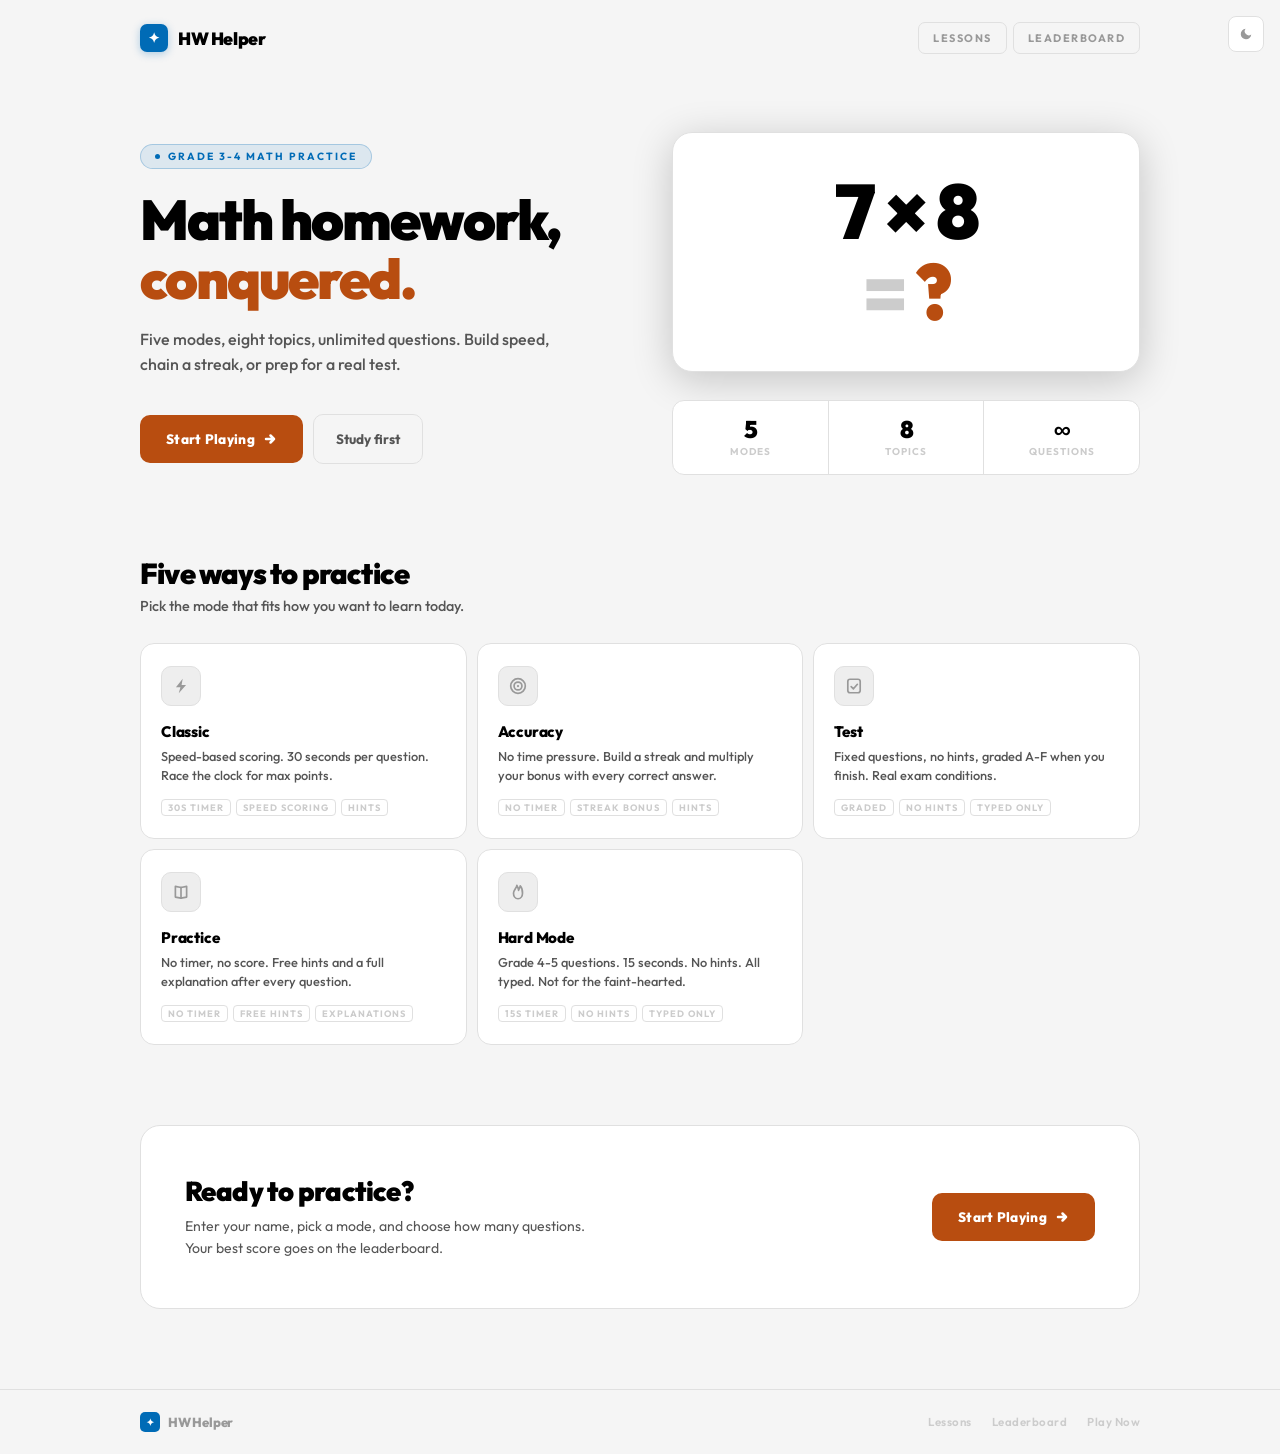
==== commit e349524f: "Make home page load first at root URL" ====
--- a/index.html
+++ b/index.html
@@ -3,7 +3,7 @@
 <head>
   <meta charset="UTF-8" />
   <meta name="viewport" content="width=device-width, initial-scale=1.0" />
-  <title>HW Helper</title>
+  <title>HW Helper - Math Practice for Grade 3-4</title>
   <link rel="manifest" href="manifest.json" />
   <link rel="stylesheet" href="theme.css" />
   <script src="theme.js"></script>
@@ -11,230 +11,326 @@
     * { box-sizing: border-box; margin: 0; padding: 0; }
     body {
       font-family: 'Outfit', -apple-system, BlinkMacSystemFont, "Segoe UI", sans-serif;
-      background: var(--bg); min-height: 100vh;
-      display: flex; flex-direction: column; align-items: center; justify-content: center;
-      padding: 28px 20px; color: var(--text);
-    }
-    .container { width: 100%; max-width: 540px; }
-
-    /* ── Wordmark ── */
-    .wordmark {
-      display: flex; align-items: center; justify-content: center; gap: 10px;
-      margin-bottom: 28px; font-size: 1.35rem; font-weight: 900;
-      letter-spacing: -0.5px; color: var(--text); line-height: 1;
-    }
-    .wordmark-mark {
-      width: 30px; height: 30px; background: var(--blue); border-radius: 8px;
+      background: var(--bg); color: var(--text);
+      min-height: 100vh;
+    }
+
+    /* ── Nav ── */
+    nav {
+      max-width: 1080px; margin: 0 auto;
+      display: flex; align-items: center; justify-content: space-between;
+      padding: 22px 40px;
+    }
+    .nav-logo {
+      display: flex; align-items: center; gap: 10px;
+      font-size: 1.1rem; font-weight: 900; letter-spacing: -0.4px;
+      color: var(--text); text-decoration: none;
+    }
+    .nav-logo-mark {
+      width: 28px; height: 28px; background: var(--blue); border-radius: 7px;
       display: flex; align-items: center; justify-content: center;
-      color: #fff; font-size: 0.9rem; flex-shrink: 0; letter-spacing: 0;
-      box-shadow: 0 2px 10px rgba(0, 107, 182, 0.35);
-    }
-
-    /* ── Player row ── */
-    .player-row { margin-bottom: 22px; }
-    .player-label {
-      font-size: 0.66rem; font-weight: 700; letter-spacing: 2px;
-      text-transform: uppercase; color: var(--text-quaternary); margin-bottom: 7px;
-      display: block;
-    }
-    .player-input-wrap { position: relative; }
-    input[type="text"] {
-      width: 100%; background: var(--surface); border: 1px solid var(--border);
-      border-radius: 8px; color: var(--text); font-family: inherit;
-      font-size: 1rem; font-weight: 700; padding: 12px 16px; outline: none;
-      transition: border-color 0.15s, box-shadow 0.15s;
-    }
-    input[type="text"]::placeholder { color: var(--text-quaternary); font-weight: 500; }
-    input[type="text"]:focus { border-color: var(--accent); box-shadow: 0 0 0 3px var(--accent-muted); }
-    .error { color: var(--text-tertiary); font-size: 0.75rem; margin-top: 6px; display: none; }
-
-    /* ── Section label ── */
-    .section-label {
-      font-size: 0.66rem; font-weight: 700; letter-spacing: 2px;
-      text-transform: uppercase; color: var(--text-quaternary); margin-bottom: 10px;
-    }
+      color: #fff; font-size: 0.85rem; flex-shrink: 0;
+      box-shadow: 0 2px 8px rgba(0, 107, 182, 0.3);
+    }
+    .nav-links { display: flex; align-items: center; gap: 6px; }
+    .nav-link {
+      background: transparent; border: 1px solid var(--border);
+      border-radius: 7px; color: var(--text-tertiary); font-family: inherit;
+      font-size: 0.68rem; font-weight: 700; letter-spacing: 1.5px; text-transform: uppercase;
+      padding: 8px 14px; cursor: pointer; text-decoration: none;
+      transition: border-color 0.12s, color 0.12s, background 0.12s;
+    }
+    .nav-link:hover { border-color: var(--blue); color: var(--blue); background: var(--blue-muted); }
+
+    /* ── Hero ── */
+    .hero {
+      max-width: 1080px; margin: 0 auto;
+      padding: 56px 40px 80px;
+      display: grid; grid-template-columns: 1fr 1fr;
+      align-items: center; gap: 64px;
+    }
+    .hero-eyebrow {
+      display: inline-flex; align-items: center; gap: 8px;
+      background: var(--blue-muted); border: 1px solid rgba(0, 107, 182, 0.25);
+      border-radius: 100px; padding: 5px 14px;
+      font-size: 0.65rem; font-weight: 700; letter-spacing: 2px; text-transform: uppercase;
+      color: var(--blue); margin-bottom: 22px;
+    }
+    .eyebrow-dot { width: 5px; height: 5px; background: var(--blue); border-radius: 50%; flex-shrink: 0; }
+    .hero-headline {
+      font-size: 3.5rem; font-weight: 900; letter-spacing: -2px; line-height: 1.05;
+      color: var(--text); margin-bottom: 18px;
+    }
+    .hero-headline .hl { color: var(--accent); }
+    .hero-sub {
+      font-size: 1rem; color: var(--text-secondary); line-height: 1.6;
+      margin-bottom: 36px; font-weight: 500; max-width: 420px;
+    }
+    .hero-actions { display: flex; align-items: center; gap: 10px; flex-wrap: wrap; }
+    .btn-primary {
+      background: var(--accent); border: none; border-radius: 10px;
+      color: var(--accent-text); font-family: inherit; font-size: 0.85rem;
+      font-weight: 800; letter-spacing: 0.3px;
+      padding: 15px 26px; cursor: pointer; text-decoration: none;
+      display: inline-flex; align-items: center; gap: 8px;
+      transition: background 0.12s, transform 0.08s;
+    }
+    .btn-primary:hover { background: var(--accent-hover); }
+    .btn-primary:active { transform: scale(0.98); }
+    .btn-ghost {
+      background: transparent; border: 1px solid var(--border);
+      border-radius: 10px; color: var(--text-secondary); font-family: inherit;
+      font-size: 0.85rem; font-weight: 700; padding: 15px 22px;
+      cursor: pointer; text-decoration: none;
+      transition: border-color 0.12s, color 0.12s, background 0.12s;
+    }
+    .btn-ghost:hover { border-color: var(--blue); color: var(--blue); background: var(--blue-muted); }
+
+    /* ── Hero visual ── */
+    .hero-visual {
+      display: flex; flex-direction: column; align-items: center; gap: 28px;
+      animation: fadeUp 0.5s 0.12s ease both;
+    }
+    .hero-equation {
+      text-align: center; user-select: none; line-height: 1;
+      padding: 40px 36px; background: var(--surface); border: 1px solid var(--border);
+      border-radius: 20px; width: 100%;
+      box-shadow: 0 8px 40px rgba(0,0,0,0.2);
+    }
+    .eq-top {
+      font-size: 4.8rem; font-weight: 900; letter-spacing: -3px;
+      color: var(--text); margin-bottom: 4px;
+    }
+    .eq-bottom {
+      font-size: 4.8rem; font-weight: 900; letter-spacing: -3px;
+    }
+    .eq-equals { color: var(--text-quaternary); }
+    .eq-q { color: var(--accent); }
+
+    .hero-stats {
+      display: flex; align-items: center; justify-content: center;
+      gap: 0; width: 100%; background: var(--surface); border: 1px solid var(--border);
+      border-radius: 12px; overflow: hidden;
+    }
+    .hero-stat {
+      flex: 1; padding: 16px 12px; text-align: center;
+      border-right: 1px solid var(--border);
+    }
+    .hero-stat:last-child { border-right: none; }
+    .hero-stat-num {
+      font-size: 1.5rem; font-weight: 900; letter-spacing: -1px;
+      color: var(--text); line-height: 1; margin-bottom: 4px;
+    }
+    .hero-stat-label {
+      font-size: 0.62rem; font-weight: 700; letter-spacing: 1px;
+      text-transform: uppercase; color: var(--text-quaternary);
+    }
+
+    /* ── Section ── */
+    .section { max-width: 1080px; margin: 0 auto; padding: 0 40px 80px; }
+    .section-header { margin-bottom: 28px; }
+    .section-title { font-size: 1.8rem; font-weight: 900; letter-spacing: -0.8px; margin-bottom: 6px; }
+    .section-sub { font-size: 0.9rem; color: var(--text-secondary); font-weight: 500; }
 
     /* ── Mode grid ── */
-    .modes {
-      display: grid;
-      grid-template-columns: 1fr 1fr;
-      gap: 8px;
-      margin-bottom: 12px;
-    }
-
-    /* Tile base */
+    .modes-grid { display: grid; grid-template-columns: repeat(3, 1fr); gap: 10px; }
     .mode-card {
-      background: var(--surface); border: 1px solid var(--border); border-radius: 12px;
-      padding: 18px 16px; cursor: pointer;
-      display: flex; flex-direction: column; gap: 10px;
-      min-height: 148px;
-      animation: cardEnter 0.35s ease both;
-      transition: border-color 0.12s, background 0.12s, box-shadow 0.12s, transform 0.08s;
-    }
-    .mode-card:hover { border-color: var(--text-quaternary); background: var(--surface-raised); }
-    .mode-card:active { transform: scale(0.98); }
-    .mode-card.active {
-      border-color: var(--accent); background: var(--accent-muted);
-      box-shadow: inset 3px 0 0 var(--accent);
-    }
-
-    /* Hard Mode: full-width banner, horizontal layout */
-    .mode-card:nth-child(5) {
-      grid-column: span 2;
-      flex-direction: row;
-      align-items: center;
-      min-height: auto;
-      padding: 16px 18px;
-      gap: 16px;
-    }
-
-    /* Animation delays */
-    .mode-card:nth-child(1) { animation-delay: 0.04s; }
-    .mode-card:nth-child(2) { animation-delay: 0.08s; }
-    .mode-card:nth-child(3) { animation-delay: 0.13s; }
-    .mode-card:nth-child(4) { animation-delay: 0.18s; }
-    .mode-card:nth-child(5) { animation-delay: 0.23s; }
-    @keyframes cardEnter {
-      from { opacity: 0; transform: translateY(8px); }
-      to   { opacity: 1; transform: translateY(0); }
-    }
-    @media (prefers-reduced-motion: reduce) { .mode-card { animation: none; } }
-
-    /* ── Mode icon ── */
+      background: var(--surface); border: 1px solid var(--border);
+      border-radius: 14px; padding: 22px 20px;
+      transition: border-color 0.15s, background 0.15s, transform 0.1s;
+    }
+    .mode-card:hover { border-color: var(--text-quaternary); transform: translateY(-2px); }
     .mode-icon {
-      width: 42px; height: 42px; flex-shrink: 0;
-      background: var(--surface-raised); border: 1px solid var(--border);
+      width: 40px; height: 40px; background: var(--surface-raised); border: 1px solid var(--border);
       border-radius: 10px; display: flex; align-items: center; justify-content: center;
-      color: var(--text-quaternary);
+      color: var(--text-tertiary); margin-bottom: 16px;
       transition: background 0.12s, border-color 0.12s, color 0.12s;
     }
-    .mode-card:hover .mode-icon { color: var(--text-tertiary); border-color: var(--text-quaternary); }
-    .mode-card.active .mode-icon { background: var(--accent-muted); border-color: var(--accent); color: var(--accent); }
-
-    /* ── Mode info ── */
-    .mode-info { flex: 1; display: flex; flex-direction: column; min-width: 0; }
-    .mode-name {
-      font-size: 1rem; font-weight: 900; color: var(--text-dim);
-      letter-spacing: -0.3px; line-height: 1.2; margin-bottom: 5px;
-    }
-    .mode-card:hover .mode-name { color: var(--text); }
-    .mode-card.active .mode-name { color: var(--accent); }
-    .mode-desc { font-size: 0.76rem; color: var(--text-tertiary); font-weight: 500; line-height: 1.45; flex: 1; }
-    .mode-tags { display: flex; gap: 4px; flex-wrap: wrap; padding-top: 10px; margin-top: auto; }
+    .mode-card:hover .mode-icon { background: var(--accent-muted); border-color: var(--accent); color: var(--accent); }
+    .mode-name { font-size: 0.95rem; font-weight: 800; color: var(--text); margin-bottom: 6px; letter-spacing: -0.2px; }
+    .mode-desc { font-size: 0.8rem; color: var(--text-secondary); line-height: 1.5; font-weight: 500; margin-bottom: 14px; }
+    .mode-tags { display: flex; gap: 5px; flex-wrap: wrap; }
     .tag {
       font-size: 0.58rem; font-weight: 700; letter-spacing: 1px;
-      text-transform: uppercase; color: var(--text-quaternary);
-      border: 1px solid var(--border); border-radius: 4px; padding: 2px 6px;
-    }
-
-    /* Hard Mode: tags inline beside name */
-    .mode-card:nth-child(5) .mode-tags { padding-top: 0; margin-top: 6px; }
-
-    /* ── Count picker ── */
-    #count-panel { display: none; margin-bottom: 12px; animation: fadeSlide 0.18s ease; }
-    @keyframes fadeSlide {
-      from { opacity: 0; transform: translateY(-6px); }
+      text-transform: uppercase; color: var(--text-quaternary); border: 1px solid var(--border);
+      border-radius: 4px; padding: 2px 6px;
+    }
+
+    /* ── Bottom CTA ── */
+    .cta-section { max-width: 1080px; margin: 0 auto; padding: 0 40px 80px; }
+    .cta-box {
+      background: var(--surface); border: 1px solid var(--border); border-radius: 20px;
+      padding: 48px 44px; display: flex; align-items: center;
+      justify-content: space-between; gap: 40px;
+    }
+    .cta-headline { font-size: 1.7rem; font-weight: 900; letter-spacing: -0.6px; margin-bottom: 8px; }
+    .cta-sub { font-size: 0.88rem; color: var(--text-secondary); line-height: 1.55; max-width: 400px; }
+
+    /* ── Footer ── */
+    .footer-wrap { border-top: 1px solid var(--border); }
+    footer {
+      max-width: 1080px; margin: 0 auto;
+      padding: 22px 40px;
+      display: flex; align-items: center; justify-content: space-between;
+    }
+    .footer-logo {
+      display: flex; align-items: center; gap: 8px;
+      font-size: 0.82rem; font-weight: 800; color: var(--text-tertiary); letter-spacing: -0.2px;
+    }
+    .footer-logo-mark {
+      width: 20px; height: 20px; background: var(--blue); border-radius: 5px;
+      display: flex; align-items: center; justify-content: center;
+      color: #fff; font-size: 0.6rem;
+    }
+    .footer-links { display: flex; gap: 20px; }
+    .footer-link {
+      font-size: 0.72rem; font-weight: 600; color: var(--text-quaternary);
+      text-decoration: none; letter-spacing: 0.5px; transition: color 0.12s;
+    }
+    .footer-link:hover { color: var(--text-secondary); }
+
+    /* ── Entrance animations ── */
+    .hero-text { animation: fadeUp 0.5s ease both; }
+    @keyframes fadeUp {
+      from { opacity: 0; transform: translateY(14px); }
       to   { opacity: 1; transform: translateY(0); }
     }
-    .count-grid { display: grid; grid-template-columns: repeat(4, 1fr); gap: 6px; }
-    .count-grid.three-col { grid-template-columns: repeat(3, 1fr); }
-    .count-btn {
-      background: var(--surface); border: 1px solid var(--border); border-radius: 10px;
-      color: var(--text-dim); font-family: inherit; font-size: 1.1rem; font-weight: 800;
-      padding: 16px 8px; cursor: pointer; text-align: center; letter-spacing: -0.3px;
-      transition: border-color 0.12s, background 0.12s, transform 0.08s, color 0.12s;
-    }
-    .count-btn:hover { border-color: var(--accent); color: var(--text); background: var(--accent-muted); }
-    .count-btn:active { transform: scale(0.97); }
-
-    /* ── Bottom nav ── */
-    .nav-row { display: flex; gap: 6px; }
-    .btn-nav {
-      flex: 1; background: transparent; border: 1px solid var(--border);
-      border-radius: 8px; color: var(--text-quaternary); font-family: inherit;
-      font-size: 0.66rem; font-weight: 700; letter-spacing: 2px;
-      text-transform: uppercase; padding: 12px 8px; cursor: pointer;
-      transition: border-color 0.12s, color 0.12s, background 0.12s;
-    }
-    .btn-nav:hover { border-color: var(--blue); color: var(--blue); background: var(--blue-muted); }
+    .modes-grid .mode-card { animation: fadeUp 0.4s ease both; }
+    .modes-grid .mode-card:nth-child(1) { animation-delay: 0.06s; }
+    .modes-grid .mode-card:nth-child(2) { animation-delay: 0.11s; }
+    .modes-grid .mode-card:nth-child(3) { animation-delay: 0.16s; }
+    .modes-grid .mode-card:nth-child(4) { animation-delay: 0.21s; }
+    .modes-grid .mode-card:nth-child(5) { animation-delay: 0.26s; }
+    @media (prefers-reduced-motion: reduce) {
+      .hero-text, .hero-visual, .mode-card { animation: none; }
+    }
+
+    /* ── Responsive ── */
+    @media (max-width: 860px) {
+      nav { padding: 18px 24px; }
+      .hero { grid-template-columns: 1fr; padding: 36px 24px 60px; gap: 44px; }
+      .hero-visual { order: -1; }
+      .hero-headline { font-size: 2.6rem; }
+      .eq-top, .eq-bottom { font-size: 3.5rem; }
+      .section { padding: 0 24px 60px; }
+      .modes-grid { grid-template-columns: 1fr 1fr; }
+      .cta-section { padding: 0 24px 60px; }
+      .cta-box { flex-direction: column; padding: 32px 28px; gap: 22px; }
+      .cta-sub { max-width: none; }
+      footer { padding: 20px 24px; }
+    }
+    @media (max-width: 520px) {
+      .hero-headline { font-size: 2.1rem; letter-spacing: -1.5px; }
+      .eq-top, .eq-bottom { font-size: 2.8rem; letter-spacing: -2px; }
+      .hero-actions { flex-direction: column; }
+      .btn-primary, .btn-ghost { width: 100%; justify-content: center; text-align: center; }
+      .modes-grid { grid-template-columns: 1fr; }
+      .footer-links { display: none; }
+    }
   </style>
 </head>
 <body>
-  <div class="container">
-
-    <div class="wordmark">
-      <div class="wordmark-mark">✦</div>
+
+  <nav>
+    <a class="nav-logo" href="menu.html">
+      <div class="nav-logo-mark">✦</div>
       HW Helper
-    </div>
-
-    <div class="player-row">
-      <label class="player-label" for="username">Who's playing?</label>
-      <input id="username" type="text" placeholder="Enter your name..." maxlength="20" autocomplete="off" />
-      <p class="error" id="error">Enter your name first.</p>
-    </div>
-
-    <p class="section-label">Pick a mode</p>
-
-    <div class="modes" id="modes">
-
-      <!-- Classic -->
-      <div class="mode-card" onclick="selectMode('classic', this)">
-        <div class="mode-icon" aria-hidden="true">
-          <svg width="18" height="18" viewBox="0 0 16 16" fill="currentColor">
-            <path d="M9.5 1.5L3.5 9H7.5L6 14.5L12.5 7H8.5L9.5 1.5Z"/>
+    </a>
+    <div class="nav-links">
+      <a class="nav-link" href="lessons.html">Lessons</a>
+      <a class="nav-link" href="leaderboard.html">Leaderboard</a>
+    </div>
+  </nav>
+
+  <div class="hero">
+    <div class="hero-text">
+      <div class="hero-eyebrow">
+        <div class="eyebrow-dot"></div>
+        Grade 3-4 math practice
+      </div>
+      <h1 class="hero-headline">Math homework,<br><span class="hl">conquered.</span></h1>
+      <p class="hero-sub">
+        Five modes, eight topics, unlimited questions.
+        Build speed, chain a streak, or prep for a real test.
+      </p>
+      <div class="hero-actions">
+        <a class="btn-primary" href="menu.html">
+          Start Playing
+          <svg width="14" height="14" viewBox="0 0 14 14" fill="none" stroke="currentColor" stroke-width="2.5" stroke-linecap="round" stroke-linejoin="round" aria-hidden="true"><path d="M3 7h8M7.5 3.5L11 7l-3.5 3.5"/></svg>
+        </a>
+        <a class="btn-ghost" href="lessons.html">Study first</a>
+      </div>
+    </div>
+
+    <div class="hero-visual">
+      <div class="hero-equation">
+        <div class="eq-top">7 &times; 8</div>
+        <div class="eq-bottom"><span class="eq-equals">= </span><span class="eq-q">?</span></div>
+      </div>
+      <div class="hero-stats">
+        <div class="hero-stat">
+          <div class="hero-stat-num">5</div>
+          <div class="hero-stat-label">Modes</div>
+        </div>
+        <div class="hero-stat">
+          <div class="hero-stat-num">8</div>
+          <div class="hero-stat-label">Topics</div>
+        </div>
+        <div class="hero-stat">
+          <div class="hero-stat-num">&#x221e;</div>
+          <div class="hero-stat-label">Questions</div>
+        </div>
+      </div>
+    </div>
+  </div>
+
+  <section class="section">
+    <div class="section-header">
+      <h2 class="section-title">Five ways to practice</h2>
+      <p class="section-sub">Pick the mode that fits how you want to learn today.</p>
+    </div>
+
+    <div class="modes-grid">
+
+      <div class="mode-card">
+        <div class="mode-icon" aria-hidden="true">
+          <svg width="18" height="18" viewBox="0 0 16 16" fill="currentColor"><path d="M9.5 1.5L3.5 9H7.5L6 14.5L12.5 7H8.5L9.5 1.5Z"/></svg>
+        </div>
+        <div class="mode-name">Classic</div>
+        <div class="mode-desc">Speed-based scoring. 30 seconds per question. Race the clock for max points.</div>
+        <div class="mode-tags">
+          <span class="tag">30s timer</span><span class="tag">speed scoring</span><span class="tag">hints</span>
+        </div>
+      </div>
+
+      <div class="mode-card">
+        <div class="mode-icon" aria-hidden="true">
+          <svg width="18" height="18" viewBox="0 0 16 16" fill="none" stroke="currentColor" stroke-width="1.5">
+            <circle cx="8" cy="8" r="6.5"/><circle cx="8" cy="8" r="3.5"/><circle cx="8" cy="8" r="1" fill="currentColor" stroke="none"/>
           </svg>
         </div>
-        <div class="mode-info">
-          <div class="mode-name">Classic</div>
-          <div class="mode-desc">Race the clock. 30 seconds per question, bonus points for speed.</div>
-          <div class="mode-tags">
-            <span class="tag">30s timer</span>
-            <span class="tag">speed scoring</span>
-            <span class="tag">hints</span>
-          </div>
-        </div>
-      </div>
-
-      <!-- Accuracy -->
-      <div class="mode-card" onclick="selectMode('accuracy', this)">
-        <div class="mode-icon" aria-hidden="true">
-          <svg width="18" height="18" viewBox="0 0 16 16" fill="none" stroke="currentColor" stroke-width="1.5">
-            <circle cx="8" cy="8" r="6.5"/>
-            <circle cx="8" cy="8" r="3.5"/>
-            <circle cx="8" cy="8" r="1" fill="currentColor" stroke="none"/>
-          </svg>
-        </div>
-        <div class="mode-info">
-          <div class="mode-name">Accuracy</div>
-          <div class="mode-desc">No timer. Build a streak and multiply your score with every correct answer.</div>
-          <div class="mode-tags">
-            <span class="tag">no timer</span>
-            <span class="tag">streak bonus</span>
-            <span class="tag">hints</span>
-          </div>
-        </div>
-      </div>
-
-      <!-- Test -->
-      <div class="mode-card" onclick="selectMode('test', this)">
+        <div class="mode-name">Accuracy</div>
+        <div class="mode-desc">No time pressure. Build a streak and multiply your bonus with every correct answer.</div>
+        <div class="mode-tags">
+          <span class="tag">no timer</span><span class="tag">streak bonus</span><span class="tag">hints</span>
+        </div>
+      </div>
+
+      <div class="mode-card">
         <div class="mode-icon" aria-hidden="true">
           <svg width="18" height="18" viewBox="0 0 16 16" fill="none" stroke="currentColor" stroke-width="1.5">
             <rect x="2.5" y="2" width="11" height="12" rx="2"/>
             <path d="M5.5 8.5L7.5 10.5L11 6.5" stroke-linecap="round" stroke-linejoin="round"/>
           </svg>
         </div>
-        <div class="mode-info">
-          <div class="mode-name">Test</div>
-          <div class="mode-desc">Fixed questions, no hints, graded A-F at the end. Exam conditions.</div>
-          <div class="mode-tags">
-            <span class="tag">graded</span>
-            <span class="tag">no hints</span>
-          </div>
-        </div>
-      </div>
-
-      <!-- Practice -->
-      <div class="mode-card" onclick="selectMode('practice', this)">
+        <div class="mode-name">Test</div>
+        <div class="mode-desc">Fixed questions, no hints, graded A-F when you finish. Real exam conditions.</div>
+        <div class="mode-tags">
+          <span class="tag">graded</span><span class="tag">no hints</span><span class="tag">typed only</span>
+        </div>
+      </div>
+
+      <div class="mode-card">
         <div class="mode-icon" aria-hidden="true">
           <svg width="18" height="18" viewBox="0 0 16 16" fill="none" stroke="currentColor" stroke-width="1.5">
             <path d="M8 13.5V4" stroke-linecap="round"/>
@@ -242,100 +338,57 @@
             <path d="M8 4L13 3V12.5L8 13.5" stroke-linecap="round" stroke-linejoin="round"/>
           </svg>
         </div>
-        <div class="mode-info">
-          <div class="mode-name">Practice</div>
-          <div class="mode-desc">No pressure. Free hints and a full explanation after every answer.</div>
-          <div class="mode-tags">
-            <span class="tag">no timer</span>
-            <span class="tag">free hints</span>
-            <span class="tag">explanations</span>
-          </div>
-        </div>
-      </div>
-
-      <!-- Hard Mode: spans full width -->
-      <div class="mode-card" onclick="selectMode('hard', this)">
+        <div class="mode-name">Practice</div>
+        <div class="mode-desc">No timer, no score. Free hints and a full explanation after every question.</div>
+        <div class="mode-tags">
+          <span class="tag">no timer</span><span class="tag">free hints</span><span class="tag">explanations</span>
+        </div>
+      </div>
+
+      <div class="mode-card">
         <div class="mode-icon" aria-hidden="true">
           <svg width="18" height="18" viewBox="0 0 16 16" fill="none" stroke="currentColor" stroke-width="1.5">
             <path d="M8 14C5.5 14 4 11.5 4 9C4 6.5 7 4 7 2C7.5 3.5 8.5 5 8.5 6.5C9 5 10 3.5 10 2.5C12 4.5 12 7 12 9C12 11.5 10.5 14 8 14Z" stroke-linecap="round" stroke-linejoin="round"/>
           </svg>
         </div>
-        <div class="mode-info">
-          <div class="mode-name">Hard Mode</div>
-          <div class="mode-desc">Grade 4-5 questions. 15 seconds per answer. No hints. All typed. Not for the faint-hearted.</div>
-          <div class="mode-tags">
-            <span class="tag">15s timer</span>
-            <span class="tag">no hints</span>
-            <span class="tag">typed only</span>
-          </div>
-        </div>
-      </div>
-
-    </div>
-
-    <div id="count-panel">
-      <p class="section-label">How many questions?</p>
-      <div class="count-grid" id="count-grid">
-        <button class="count-btn" onclick="start(10)">10</button>
-        <button class="count-btn" onclick="start(20)">20</button>
-        <button class="count-btn" onclick="start(30)">30</button>
-        <button class="count-btn" id="unlimited-btn" onclick="start(0)">&#x221e;</button>
-      </div>
-    </div>
-
-    <div class="nav-row">
-      <button class="btn-nav" onclick="location.href='home.html'">Home</button>
-      <button class="btn-nav" onclick="location.href='lessons.html'">Lessons</button>
-      <button class="btn-nav" onclick="location.href='leaderboard.html'">Leaderboard</button>
-    </div>
-
+        <div class="mode-name">Hard Mode</div>
+        <div class="mode-desc">Grade 4-5 questions. 15 seconds. No hints. All typed. Not for the faint-hearted.</div>
+        <div class="mode-tags">
+          <span class="tag">15s timer</span><span class="tag">no hints</span><span class="tag">typed only</span>
+        </div>
+      </div>
+
+    </div>
+  </section>
+
+  <section class="cta-section">
+    <div class="cta-box">
+      <div>
+        <div class="cta-headline">Ready to practice?</div>
+        <p class="cta-sub">Enter your name, pick a mode, and choose how many questions. Your best score goes on the leaderboard.</p>
+      </div>
+      <div style="flex-shrink:0">
+        <a class="btn-primary" href="menu.html">
+          Start Playing
+          <svg width="14" height="14" viewBox="0 0 14 14" fill="none" stroke="currentColor" stroke-width="2.5" stroke-linecap="round" stroke-linejoin="round" aria-hidden="true"><path d="M3 7h8M7.5 3.5L11 7l-3.5 3.5"/></svg>
+        </a>
+      </div>
+    </div>
+  </section>
+
+  <div class="footer-wrap">
+    <footer>
+      <div class="footer-logo">
+        <div class="footer-logo-mark">✦</div>
+        HW Helper
+      </div>
+      <div class="footer-links">
+        <a class="footer-link" href="lessons.html">Lessons</a>
+        <a class="footer-link" href="leaderboard.html">Leaderboard</a>
+        <a class="footer-link" href="menu.html">Play Now</a>
+      </div>
+    </footer>
   </div>
 
-  <script>
-    var selectedMode = null;
-
-    // Pre-fill name from last session
-    var saved = localStorage.getItem("mathGameCurrentPlayer");
-    if (saved) document.getElementById("username").value = saved;
-
-    function selectMode(mode, card) {
-      var name = document.getElementById("username").value.trim();
-      if (!name) {
-        document.getElementById("error").style.display = "block";
-        document.getElementById("username").focus();
-        return;
-      }
-      document.getElementById("error").style.display = "none";
-      selectedMode = mode;
-
-      document.querySelectorAll(".mode-card").forEach(function(c) { c.classList.remove("active"); });
-      card.classList.add("active");
-
-      var unlimitedBtn = document.getElementById("unlimited-btn");
-      var grid = document.getElementById("count-grid");
-      if (mode === "test") {
-        unlimitedBtn.style.display = "none";
-        grid.className = "count-grid three-col";
-      } else {
-        unlimitedBtn.style.display = "";
-        grid.className = "count-grid";
-      }
-
-      var panel = document.getElementById("count-panel");
-      panel.style.display = "block";
-      panel.scrollIntoView({ behavior: "smooth", block: "nearest" });
-    }
-
-    function start(count) {
-      localStorage.setItem("mathGameCurrentPlayer", document.getElementById("username").value.trim());
-      localStorage.setItem("mathGameMode", selectedMode);
-      localStorage.setItem("mathGameQuestionCount", count);
-      window.location.href = "game.html";
-    }
-
-    document.getElementById("username").addEventListener("keydown", function(e) {
-      if (e.key === "Enter") document.querySelector(".mode-card").click();
-    });
-  </script>
 </body>
 </html>
